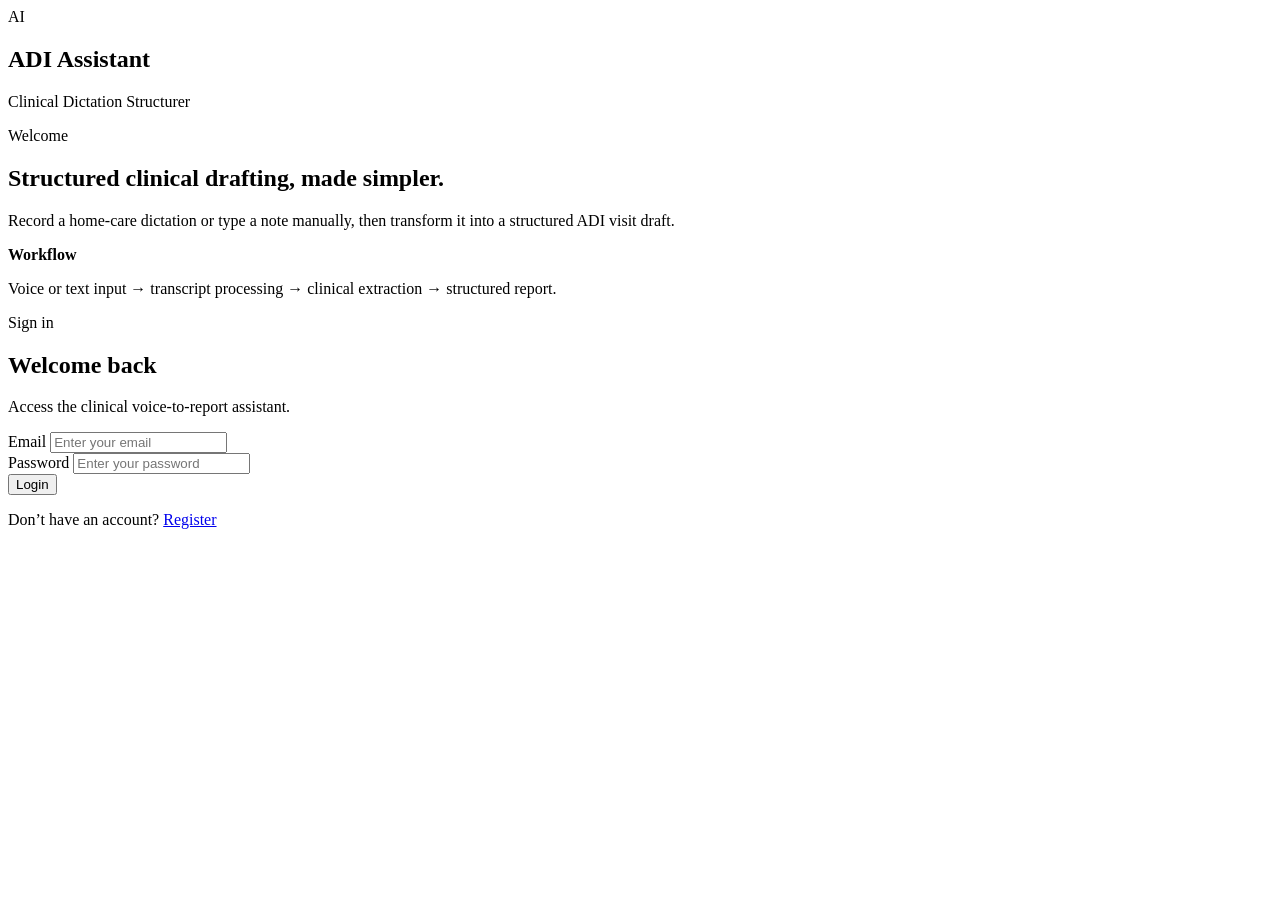
==== templates/login.html @ ca63b6be "Clean project structure and finalize ADI assistant" ====
<!DOCTYPE html>
<html lang="en">
<head>
  <meta charset="UTF-8" />
  <meta name="viewport" content="width=device-width, initial-scale=1.0" />
  <title>Login - ADI Assistant</title>
  <link rel="stylesheet" href="{{ url_for('static', filename='style.css') }}">
</head>
<body class="auth-body">
  <div class="auth-layout">
    <section class="auth-panel">
      <div>
        <div class="logo-wrap">
          <div class="logo-badge">AI</div>
          <div>
            <h1 class="logo-title">ADI Assistant</h1>
            <p class="logo-subtitle">Clinical Dictation Structurer</p>
          </div>
        </div>

        <div class="auth-copy">
          <p class="eyebrow light">Welcome</p>
          <h2>Structured clinical drafting, made simpler.</h2>
          <p>
            Record a home-care dictation or type a note manually, then transform it into a structured ADI visit draft.
          </p>
        </div>
      </div>

      <div class="auth-note">
        <strong>Workflow</strong>
        <p>Voice or text input → transcript processing → clinical extraction → structured report.</p>
      </div>
    </section>

    <section class="auth-form-side">
      <div class="auth-card">
        <p class="eyebrow">Sign in</p>
        <h2>Welcome back</h2>
        <p class="auth-subtext">Access the clinical voice-to-report assistant.</p>

        <form class="auth-form" onsubmit="event.preventDefault(); window.location.href='/assistant';">
          <div class="field-group">
            <label>Email</label>
            <input type="email" placeholder="Enter your email" required>
          </div>

          <div class="field-group">
            <label>Password</label>
            <input type="password" placeholder="Enter your password" required>
          </div>

          <button type="submit" class="primary-btn auth-main-btn">Login</button>
        </form>

        <p class="auth-footer">
          Don’t have an account?
          <a href="/register">Register</a>
        </p>
      </div>
    </section>
  </div>
</body>
</html>
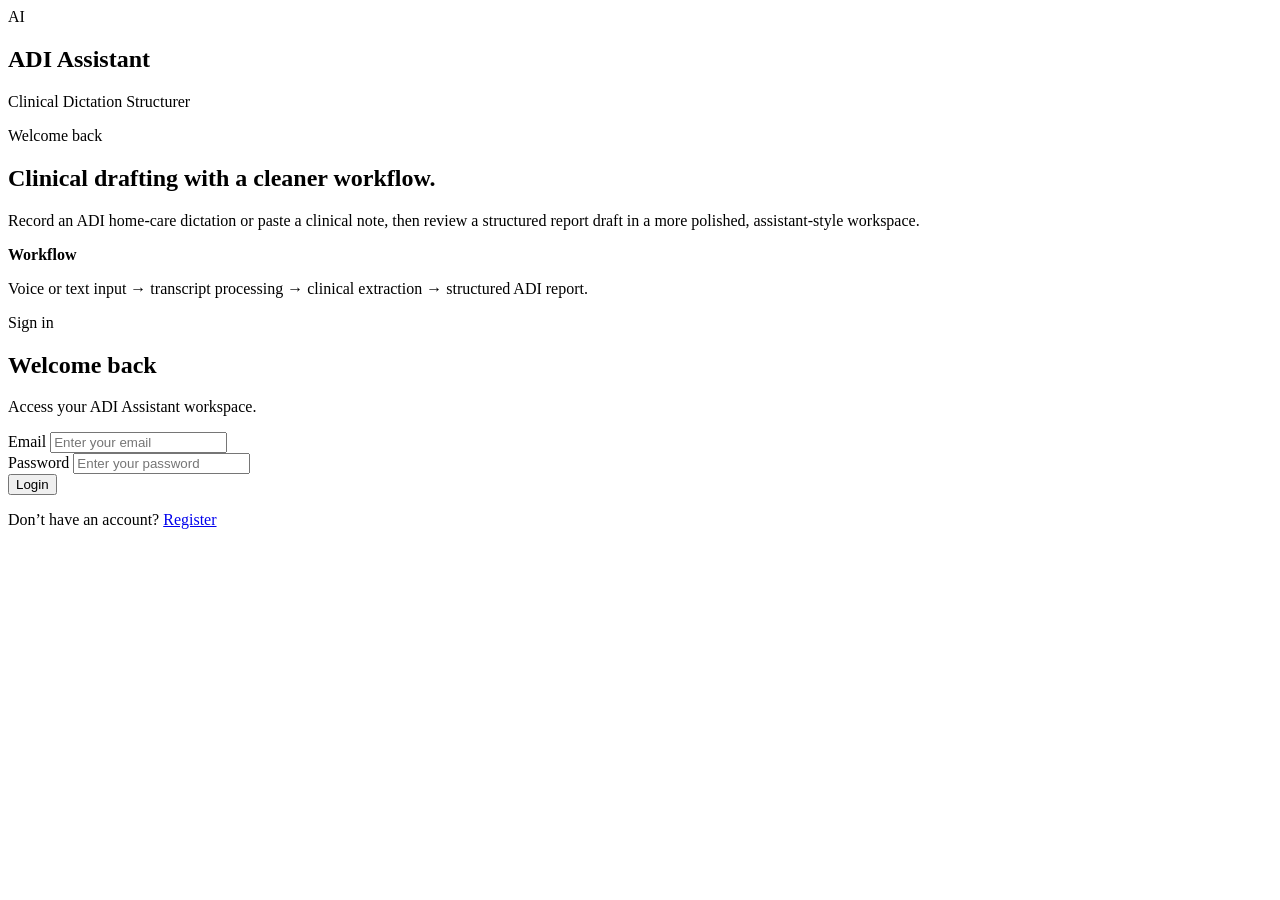
==== commit f75a5970: "Final clean version: README, evaluation, quality, gitignore" ====
--- a/templates/login.html
+++ b/templates/login.html
@@ -4,12 +4,18 @@
   <meta charset="UTF-8" />
   <meta name="viewport" content="width=device-width, initial-scale=1.0" />
   <title>Login - ADI Assistant</title>
+  <link rel="preconnect" href="https://fonts.googleapis.com">
+  <link rel="preconnect" href="https://fonts.gstatic.com" crossorigin>
+  <link
+    href="https://fonts.googleapis.com/css2?family=DM+Sans:wght@400;500;700;800&display=swap"
+    rel="stylesheet"
+  >
   <link rel="stylesheet" href="{{ url_for('static', filename='style.css') }}">
 </head>
 <body class="auth-body">
-  <div class="auth-layout">
-    <section class="auth-panel">
-      <div>
+  <div class="auth-layout auth-layout-claude">
+    <section class="auth-panel auth-panel-claude">
+      <div class="auth-panel-top">
         <div class="logo-wrap">
           <div class="logo-badge">AI</div>
           <div>
@@ -19,25 +25,32 @@
         </div>
 
         <div class="auth-copy">
-          <p class="eyebrow light">Welcome</p>
-          <h2>Structured clinical drafting, made simpler.</h2>
+          <p class="eyebrow light">Welcome back</p>
+          <h2>Clinical drafting with a cleaner workflow.</h2>
           <p>
-            Record a home-care dictation or type a note manually, then transform it into a structured ADI visit draft.
+            Record an ADI home-care dictation or paste a clinical note,
+            then review a structured report draft in a more polished,
+            assistant-style workspace.
           </p>
         </div>
       </div>
 
-      <div class="auth-note">
+      <div class="auth-note auth-note-soft">
         <strong>Workflow</strong>
-        <p>Voice or text input → transcript processing → clinical extraction → structured report.</p>
+        <p>
+          Voice or text input → transcript processing → clinical extraction
+          → structured ADI report.
+        </p>
       </div>
     </section>
 
     <section class="auth-form-side">
-      <div class="auth-card">
+      <div class="auth-card auth-card-claude">
         <p class="eyebrow">Sign in</p>
         <h2>Welcome back</h2>
-        <p class="auth-subtext">Access the clinical voice-to-report assistant.</p>
+        <p class="auth-subtext">
+          Access your ADI Assistant workspace.
+        </p>
 
         <form class="auth-form" onsubmit="event.preventDefault(); window.location.href='/assistant';">
           <div class="field-group">
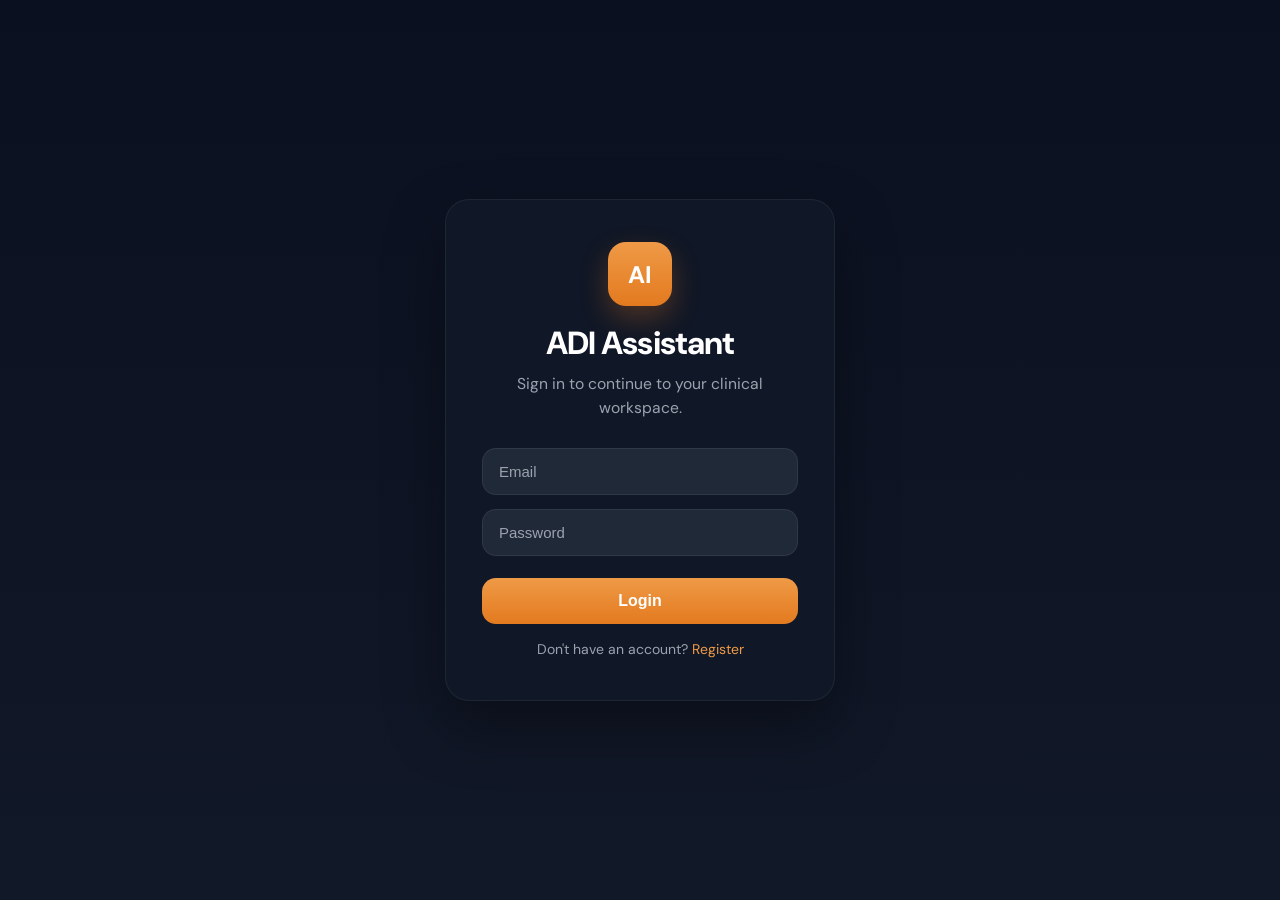
==== commit 98ddc045: "FINAL VERSION - stable pipeline + evaluation results" ====
--- a/templates/login.html
+++ b/templates/login.html
@@ -1,77 +1,225 @@
 <!DOCTYPE html>
 <html lang="en">
 <head>
-  <meta charset="UTF-8" />
-  <meta name="viewport" content="width=device-width, initial-scale=1.0" />
-  <title>Login - ADI Assistant</title>
-  <link rel="preconnect" href="https://fonts.googleapis.com">
-  <link rel="preconnect" href="https://fonts.gstatic.com" crossorigin>
-  <link
-    href="https://fonts.googleapis.com/css2?family=DM+Sans:wght@400;500;700;800&display=swap"
-    rel="stylesheet"
-  >
-  <link rel="stylesheet" href="{{ url_for('static', filename='style.css') }}">
+  <meta charset="UTF-8">
+  <title>ADI Assistant - Login</title>
+  <meta name="viewport" content="width=device-width, initial-scale=1.0">
+  <link href="https://fonts.googleapis.com/css2?family=DM+Sans:wght@400;600;800&display=swap" rel="stylesheet">
+
+  <style>
+    * {
+      box-sizing: border-box;
+    }
+
+    body {
+      margin: 0;
+      font-family: 'DM Sans', sans-serif;
+      background: linear-gradient(180deg, #0b1020 0%, #111827 100%);
+      display: flex;
+      align-items: center;
+      justify-content: center;
+      min-height: 100vh;
+      color: white;
+      overflow: hidden;
+    }
+
+    .page-shell {
+      width: 100%;
+      display: flex;
+      align-items: center;
+      justify-content: center;
+      padding: 24px;
+      opacity: 0;
+      transform: translateY(24px);
+      animation: pageIn 0.7s ease forwards;
+    }
+
+    .page-shell.page-out {
+      animation: pageOut 0.45s ease forwards;
+    }
+
+    .login-box {
+      background: rgba(17, 24, 39, 0.96);
+      border: 1px solid rgba(255, 255, 255, 0.06);
+      padding: 42px 36px;
+      border-radius: 24px;
+      width: 100%;
+      max-width: 390px;
+      box-shadow: 0 25px 60px rgba(0, 0, 0, 0.35);
+    }
+
+    .brand-wrap {
+      text-align: center;
+      margin-bottom: 28px;
+    }
+
+    .brand-badge {
+      width: 64px;
+      height: 64px;
+      margin: 0 auto 16px;
+      border-radius: 18px;
+      background: linear-gradient(180deg, #ef9a47 0%, #e37a1f 100%);
+      display: grid;
+      place-items: center;
+      font-size: 1.5rem;
+      font-weight: 800;
+      color: white;
+      box-shadow: 0 12px 28px rgba(234, 122, 31, 0.28);
+    }
+
+    h2 {
+      margin: 0 0 8px;
+      font-weight: 800;
+      font-size: 2rem;
+      letter-spacing: -0.03em;
+    }
+
+    .subtitle {
+      margin: 0;
+      color: #9ca3af;
+      font-size: 0.98rem;
+      line-height: 1.5;
+    }
+
+    .form-wrap {
+      margin-top: 28px;
+    }
+
+    .field {
+      margin-bottom: 14px;
+    }
+
+    input {
+      width: 100%;
+      padding: 14px 16px;
+      border-radius: 14px;
+      border: 1px solid rgba(255, 255, 255, 0.07);
+      outline: none;
+      font-size: 15px;
+      background: #1f2937;
+      color: white;
+      transition: 0.2s ease;
+    }
+
+    input::placeholder {
+      color: #9ca3af;
+    }
+
+    input:focus {
+      border-color: rgba(234, 122, 31, 0.6);
+      box-shadow: 0 0 0 4px rgba(234, 122, 31, 0.12);
+      background: #243041;
+    }
+
+    .login-btn {
+      width: 100%;
+      padding: 14px 16px;
+      border-radius: 14px;
+      border: none;
+      font-weight: 800;
+      font-size: 16px;
+      cursor: pointer;
+      background: linear-gradient(180deg, #ef9a47 0%, #e37a1f 100%);
+      color: white;
+      transition: 0.22s ease;
+      margin-top: 8px;
+    }
+
+    .login-btn:hover {
+      transform: translateY(-2px);
+      box-shadow: 0 10px 24px rgba(234, 122, 31, 0.28);
+    }
+
+    .login-btn.loading {
+      opacity: 0.9;
+      cursor: wait;
+    }
+
+    .login-btn.loading::after {
+      content: " ...";
+    }
+
+    .link {
+      text-align: center;
+      margin-top: 16px;
+      font-size: 14px;
+      color: #9ca3af;
+    }
+
+    .link a {
+      color: #ef9a47;
+      text-decoration: none;
+    }
+
+    .link a:hover {
+      text-decoration: underline;
+    }
+
+    @keyframes pageIn {
+      from {
+        opacity: 0;
+        transform: translateY(24px);
+      }
+      to {
+        opacity: 1;
+        transform: translateY(0);
+      }
+    }
+
+    @keyframes pageOut {
+      from {
+        opacity: 1;
+        transform: translateY(0);
+      }
+      to {
+        opacity: 0;
+        transform: translateY(-18px);
+      }
+    }
+  </style>
 </head>
-<body class="auth-body">
-  <div class="auth-layout auth-layout-claude">
-    <section class="auth-panel auth-panel-claude">
-      <div class="auth-panel-top">
-        <div class="logo-wrap">
-          <div class="logo-badge">AI</div>
-          <div>
-            <h1 class="logo-title">ADI Assistant</h1>
-            <p class="logo-subtitle">Clinical Dictation Structurer</p>
-          </div>
+<body>
+  <div id="pageShell" class="page-shell">
+    <div class="login-box">
+      <div class="brand-wrap">
+        <div class="brand-badge">AI</div>
+        <h2>ADI Assistant</h2>
+        <p class="subtitle">Sign in to continue to your clinical workspace.</p>
+      </div>
+
+      <div class="form-wrap">
+        <div class="field">
+          <input type="email" placeholder="Email">
         </div>
 
-        <div class="auth-copy">
-          <p class="eyebrow light">Welcome back</p>
-          <h2>Clinical drafting with a cleaner workflow.</h2>
-          <p>
-            Record an ADI home-care dictation or paste a clinical note,
-            then review a structured report draft in a more polished,
-            assistant-style workspace.
-          </p>
+        <div class="field">
+          <input type="password" placeholder="Password">
+        </div>
+
+        <button id="loginBtn" class="login-btn" type="button">
+          Login
+        </button>
+
+        <div class="link">
+          Don't have an account? <a href="/register">Register</a>
         </div>
       </div>
-
-      <div class="auth-note auth-note-soft">
-        <strong>Workflow</strong>
-        <p>
-          Voice or text input → transcript processing → clinical extraction
-          → structured ADI report.
-        </p>
-      </div>
-    </section>
-
-    <section class="auth-form-side">
-      <div class="auth-card auth-card-claude">
-        <p class="eyebrow">Sign in</p>
-        <h2>Welcome back</h2>
-        <p class="auth-subtext">
-          Access your ADI Assistant workspace.
-        </p>
-
-        <form class="auth-form" onsubmit="event.preventDefault(); window.location.href='/assistant';">
-          <div class="field-group">
-            <label>Email</label>
-            <input type="email" placeholder="Enter your email" required>
-          </div>
-
-          <div class="field-group">
-            <label>Password</label>
-            <input type="password" placeholder="Enter your password" required>
-          </div>
-
-          <button type="submit" class="primary-btn auth-main-btn">Login</button>
-        </form>
-
-        <p class="auth-footer">
-          Don’t have an account?
-          <a href="/register">Register</a>
-        </p>
-      </div>
-    </section>
+    </div>
   </div>
+
+  <script>
+    const loginBtn = document.getElementById("loginBtn");
+    const pageShell = document.getElementById("pageShell");
+
+    loginBtn.addEventListener("click", () => {
+      loginBtn.classList.add("loading");
+      loginBtn.disabled = true;
+      pageShell.classList.add("page-out");
+
+      setTimeout(() => {
+        window.location.href = "/assistant";
+      }, 420);
+    });
+  </script>
 </body>
 </html>
